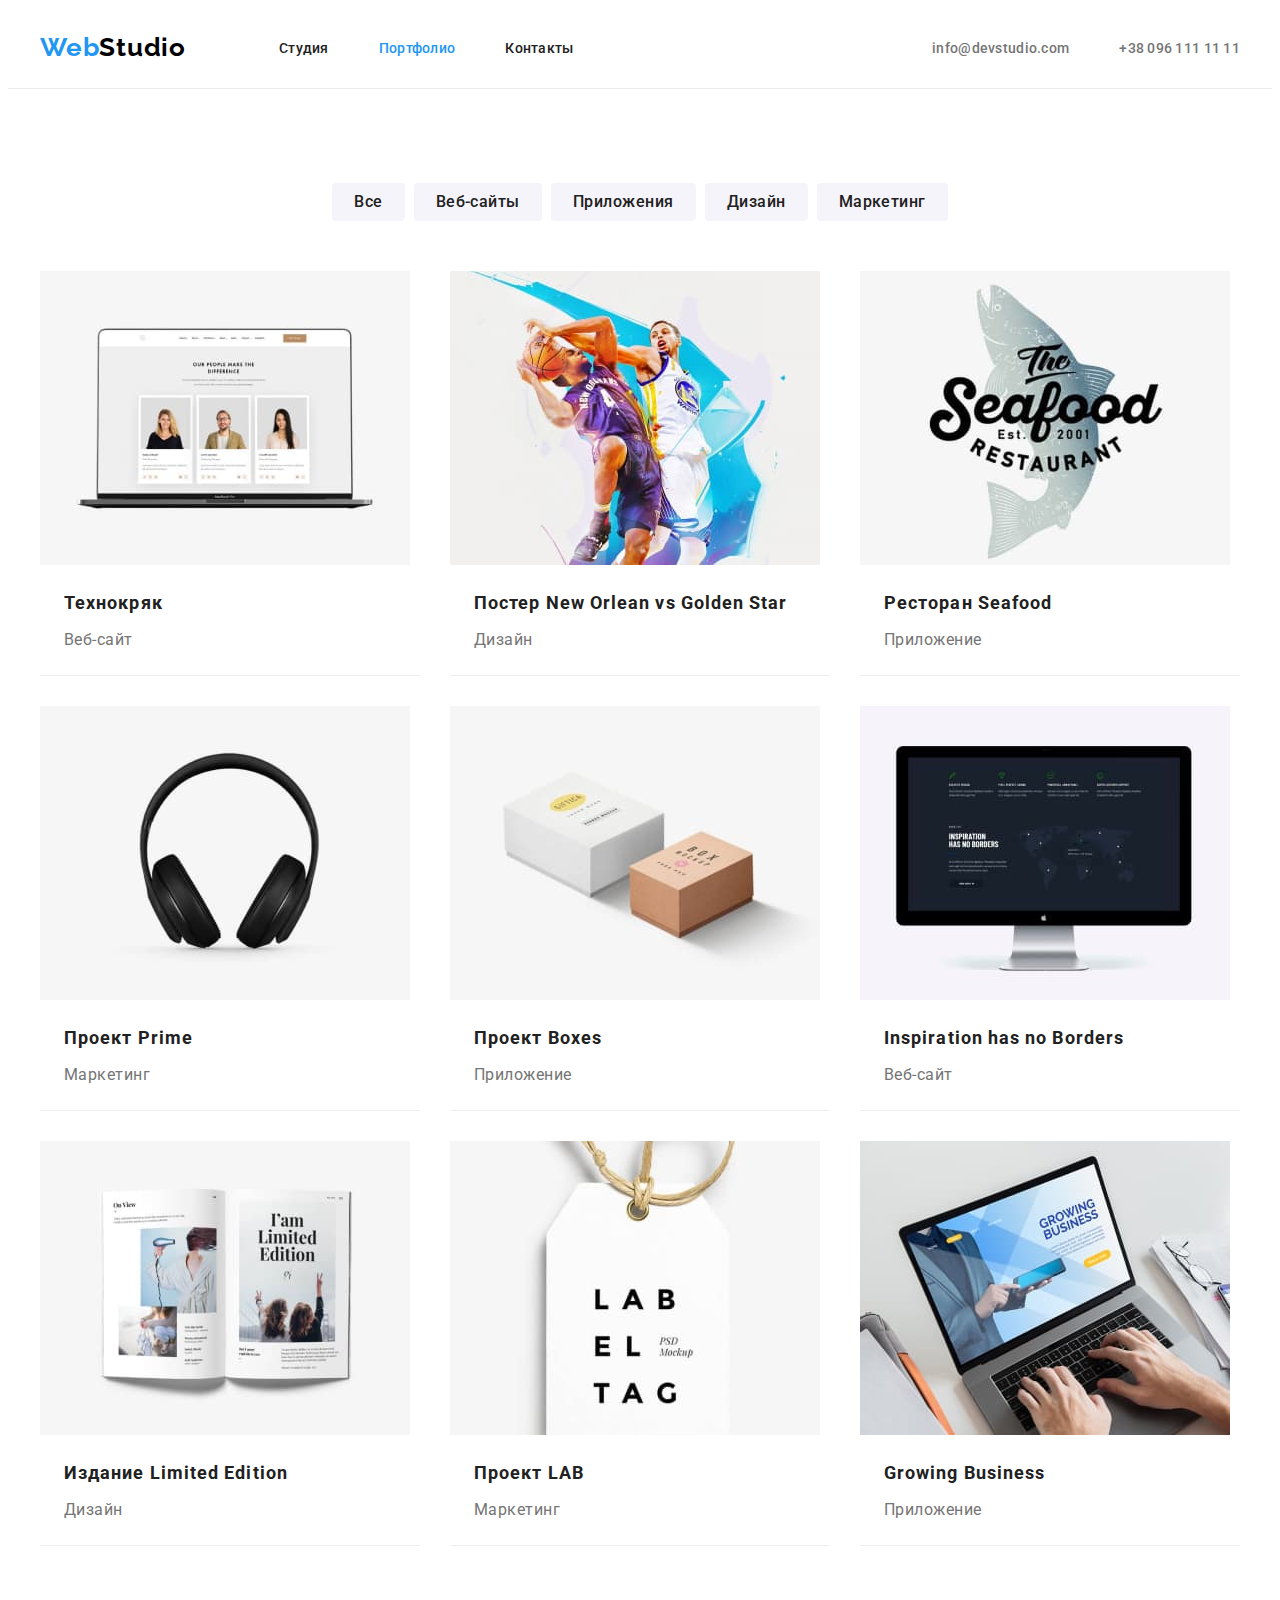
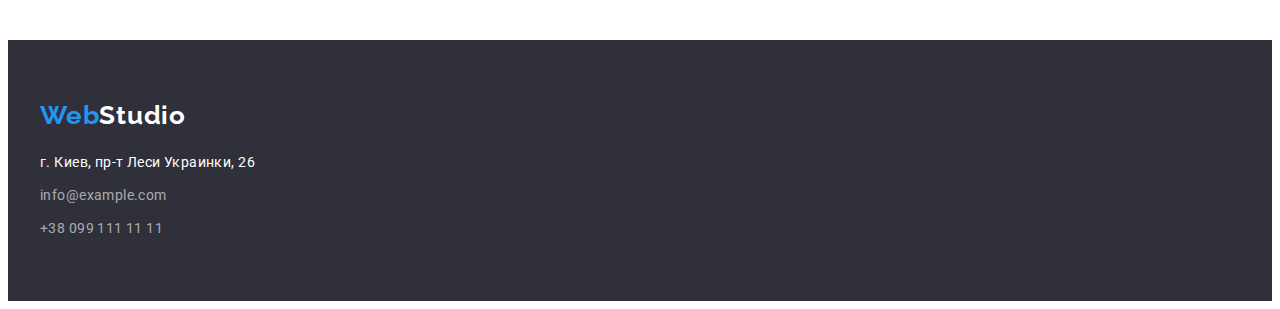
==== portfolio.html @ 98b1830a "Додає файли з попередньої роботи" ====
<!DOCTYPE html>
<html lang="ru">

<head>
    <meta charset="UTF-8">
    <meta http-equiv="X-UA-Compatible" content="IE=edge">
    <meta name="viewport" content="width=device-width, initial-scale=1.0">
    <link rel="preconnect" href="https://fonts.googleapis.com">
    <link rel="preconnect" href="https://fonts.gstatic.com" crossorigin>
    <link
        href="https://fonts.googleapis.com/css2?family=Raleway:wght@700&family=Roboto:wght@400;500;700;900&display=swap"
        rel="stylesheet">
    <title>Портфолио</title>
    <link rel="stylesheet" href="https://cdnjs.cloudflare.com/ajax/libs/modern-normalize/1.1.0/modern-normalize.min.css"
        integrity="sha512-wpPYUAdjBVSE4KJnH1VR1HeZfpl1ub8YT/NKx4PuQ5NmX2tKuGu6U/JRp5y+Y8XG2tV+wKQpNHVUX03MfMFn9Q=="
        crossorigin="anonymous" referrerpolicy="no-referrer" />
    <link rel="stylesheet" href="./css/styles.css">
</head>

<body>
    
    <header class="header">
        <div class="container">
        <nav>
            <a href="" lang="en" class="header-logo link"><span>Web</span>Studio</a>
            <ul class="header-list">
                <li class="list-item"><a href="./index.html" class="link">Студия</a></li>
                <li class="list-item"><a href="./portfolio.html" class="link current">Портфолио</a></li>
                <li class="list-item"><a href="" class="link">Контакты</a></li>
            </ul>
        </nav>
        <ul class="header-contacts">
            <li class="list-item"><a href="mailto:info@devstudio.com" class="link">info@devstudio.com</a></li>
            <li class="list-item"><a href="tel:+380961111111" class="link">+38 096 111 11 11</a></li>
        </ul>
        </div>
    </header>
    <main>
        <section class="portfolio">
            <div class="container">
            <h1 class="visually-hidden">Портфолио</h1>
            <ul class="portfolio-filter">
                <li class="list-item"><button type="button" class="portfolio-button">Все</button></li>
                <li class="list-item"><button type="button" class="portfolio-button">Веб-сайты</button></li>
                <li class="list-item"><button type="button" class="portfolio-button">Приложения</button></li>
                <li class="list-item"><button type="button" class="portfolio-button">Дизайн</button></li>
                <li class="list-item"><button type="button" class="portfolio-button">Маркетинг</button></li>
            </ul>
            <ul class="portfolio-content">
                <li class="list-item">
                    <a href="" class="link">
                        <img src="./images/project-tehnokryak.jpg" alt="Веб-сайт" width="370" height="294">
                        <div class="portfoplio-description"><h2 class="portfolio-title">Технокряк</h2>
                        <p class="portfolio-text">Веб-сайт</p>
                        </div>
                    </a>
                </li>
                <li class="list-item">
                    <a href="" class="link">
                        <img src="./images/project-poster.jpg" alt="Дизайн" width="370" height="294">
                        <div class="portfoplio-description"><h2 class="portfolio-title">Постер New Orlean vs Golden Star</h2>
                        <p class="portfolio-text">Дизайн</p>
                        </div>
                    </a>
                </li>
                <li class="list-item">
                    <a href="" class="link">
                        <img src="./images/project-seafood.jpg" alt="Приложение" width="370" height="294">
                        <div class="portfoplio-description"><h2 class="portfolio-title">Ресторан Seafood</h2>
                        <p class="portfolio-text">Приложение</p>
                        </div>
                    </a>
                </li>
                <li class="list-item">
                    <a href="" class="link">
                        <img src="./images/project-prime.jpg" alt="Маркетинг" width="370" height="294">
                        <div class="portfoplio-description"><h2 class="portfolio-title">Проект Prime</h2>
                        <p class="portfolio-text">Маркетинг</p>
                        </div>
                    </a>
                </li>
                <li class="list-item">
                    <a href="" class="link">
                        <img src="./images/project-boxes.jpg" alt="Приложение" width="370" height="294">
                        <div class="portfoplio-description"><h2 class="portfolio-title">Проект Boxes</h2>
                        <p class="portfolio-text">Приложение</p>
                        </div>
                    </a>
                </li>
                <li class="list-item">
                    <a href="" class="link">
                        <img src="./images/project-inspiration.jpg" alt="Веб-сайт" width="370" height="294">
                        <div class="portfoplio-description"><h2 class="portfolio-title">Inspiration has no Borders</h2>
                        <p class="portfolio-text">Веб-сайт</p>
                        </div>
                    </a>
                </li>
                <li class="list-item">
                    <a href="" class="link">
                        <img src="./images/project-limited.jpg" alt="Дизайн" width="370" height="294">
                        <div class="portfoplio-description"><h2 class="portfolio-title">Издание Limited Edition</h2>
                        <p class="portfolio-text">Дизайн</p>
                        </div>
                    </a>
                </li>
                <li class="list-item">
                    <a href="" class="link">
                        <img src="./images/project-lab.jpg" alt="Маркетинг" width="370" height="294">
                        <div class="portfoplio-description"><h2 class="portfolio-title">Проект LAB</h2>
                        <p class="portfolio-text">Маркетинг</p>
                        </div>
                    </a>
                </li>
                <li class="list-item">
                    <a href="" class="link">
                        <img src="./images/project-business.jpg" alt="Приложение" width="370" height="294">
                        <div class="portfoplio-description"><h2 class="portfolio-title">Growing Business</h2>
                        <p class="portfolio-text">Приложение</p>
                        </div>
                    </a>
                </li>
            </ul>
            </div>
        </section>
    </main>
<footer class="footer">
    <div class="container">
    <a href="" lang="en" class="footer-logo link"><span class="footer-logo-left">Web</span><span
            class="footer-logo-right">Studio</span></a>
    <address>
        <ul>
            <li class="list-item"><a href="https://goo.gl/maps/LUMPAZrbMtPp7dhw5" target="_blank" class="adress link">г.
                    Киев, пр-т Леси Украинки, 26</a></li>
            <li class="list-item"><a href="mailto:info@example.com" class="footer-contacts link">info@example.com</a>
            </li>
            <li class="list-item"><a href="tel:+380991111111" class="footer-contacts link">+38 099 111 11 11</a></li>
        </ul>
    </address>
    </div>
</footer>
</body>
</html>
---- css/styles.css ----
:root {
    --main-text-color: #212121;
    --second-text-color: #757575;
    --white-text-color: #FFFFFF;
    --accent-color: #2196F3;
    --main-background-color: #FFFFFF;
    --section-background-color: #F5F4FA;
    --dark-background-color: #2F303A;
}

p, h1, h2, h3, h4, h5, h6 {
    margin: 0;
}

ul, ol {
    padding-left: 0;
    margin: 0;
}

button {
    cursor: pointer;
    font-family: inherit;
}

img{
    display: block;
}

.list-item {
    list-style: none;
}

.link {
    text-decoration: none;   
}


body {
    font-family: "Roboto", sans-serif;
}

.container {
    width: 1200px;
    margin: 0 auto;
    padding-left: 15px;
    padding-right: 15px;
}


/* Header */

.header .container {
    display: flex;
    align-items: center;
}


.header {
    border-bottom: 1px solid #ECECEC;
    padding-top: 24px;
    padding-bottom: 25px;
}

.header-list {
    display: flex;
}

.header-contacts{
    display: flex;
    margin-left: auto;
}

.header-list .list-item:not(:last-child) {
    margin-right: 50px;
}

.header-contacts .list-item:not(:last-child) {
    margin-right: 50px;
}

.header-logo {
    margin-right: 93px;

    font-family: 'Raleway';
    font-weight: 700;
    font-size: 26px;
    line-height: 1.19;
    letter-spacing: 0.03em;
    color: #000000;
}

.header nav {
    display: flex;
    align-items: center;
}


.header-logo > span{
    color: var(--accent-color);
}

.header .link.current{
    color: var(--accent-color);
}


.header-list a{
    font-weight: 500;
    font-size: 14px;
    line-height: 1.14;
    letter-spacing: 0.02em;
    color: var(--main-text-color);
}

.header-contacts a{
    font-weight: 500;
    font-size: 14px;
    line-height: 1.14;
    letter-spacing: 0.02em;
    color: var(--second-text-color);
}

.header-list a:hover, 
.header-list a:focus{
    color: var(--accent-color);
}

.header-contacts a:hover,
.header-contacts a:focus {
    color: var(--accent-color);
}

/* Hero */


.hero .container {
    text-align: center;
}

.hero h1 {
    margin-right: auto;
    margin-left: auto;
}

.hero {
    padding-top: 200px;
    padding-bottom: 200px;
    background-color: var(--dark-background-color);
}

.hero-headline {
    margin-bottom: 30px;
    max-width: 696px;

    font-weight: 900;
    font-size: 44px;
    line-height: 1.36;
    letter-spacing: 0.06em;
    text-transform: uppercase;
    color: var(--white-text-color);
    
}


.hero-button {
    width: 200px;
    height: 50px;
    font-weight: 700;
    font-size: 16px;
    line-height: 1.87;
    letter-spacing: 0.06em;
    color: var(--white-text-color);
    background-color: var(--accent-color);
    border: transparent;
    border-radius: 4px;
}

.hero-button:hover,
.hero-button:focus{
background-color: #188CE8;
}

/* Benefits */

.visually-hidden {
  position: absolute;
  white-space: nowrap;
  width: 1px;
  height: 1px;
  overflow: hidden;
  border: 0;
  padding: 0;
  clip: rect(0 0 0 0);
  clip-path: inset(50%);
  margin: -1px;
}

.benefits {
    padding-top: 94px;
}

.benefits-content{
    display: flex;
}


.benefits-content .list-item:not(:last-child) {
    margin-right: 30px;
}

.benefits-title{
margin-bottom: 10px;

font-size: 14px;
line-height: 1.14;
letter-spacing: 0.03em;
text-transform: uppercase;
color: var(--main-text-color);
}

.benefits-text{
font-size: 14px;
line-height: 1.71;
letter-spacing: 0.03em;
color: var(--second-text-color);
}

/* About */

.about {
    padding-top: 94px;
    padding-bottom: 94px;
}

.about-content {
    display: flex;
    margin-right: -30px;
}

.about-content .list-item {
    flex-basis: calc(100% / 3 - 30px);
    margin-right: 30px;
}

.about img {
    width: 100%;
    height: auto;
}

.about-title {
margin-bottom: 50px;

font-size: 36px;
line-height: 1.17;
text-align: center;
letter-spacing: 0.03em;
color: var(--main-text-color);
}

/* Team */

.team-content {
display: flex;
margin-right: -30px;
}

.team-content .list-item {
flex-basis: calc(100% / 4 - 30px);
margin-right: 30px;

background-color: var(--white-text-color);
box-shadow: 0px 1px 3px rgba(0, 0, 0, 0.12), 0px 1px 1px rgba(0, 0, 0, 0.14), 0px 2px 1px rgba(0, 0, 0, 0.2);
}

.team {
padding-top: 94px;
padding-bottom: 94px;

background-color: var(--section-background-color);
}


.team-description {
    padding-top: 30px;
    padding-bottom: 30px;
}

.team-title{
margin-bottom: 50px;

font-size: 36px;
line-height: 1.17;
letter-spacing: 0.03em;
color: var(--main-text-color);
text-align: center;
}

.team-member {
margin-bottom: 10px;

font-weight: 500;
font-size: 16px;
line-height: 1.19;
letter-spacing: 0.03em;
color: var(--main-text-color);
text-align: center;
}

.team-position{
font-size: 16px;
line-height: 1.19;
letter-spacing: 0.03em;
color: var(--second-text-color);
text-align: center;
}

/* Footer */

.footer{
    background-color: var(--dark-background-color);
    padding-top: 60px;
    padding-bottom: 60px;
}


.footer .list-item:not(:last-child) {
margin-bottom: 9px;
}


.footer-logo {
display: inline-block;
margin-bottom: 20px;

font-family: 'Raleway', sans-serif;
font-weight: 700;
font-size: 26px;
line-height: 1.19;
letter-spacing: 0.03em;
}


.footer-logo-left{
    color: var(--accent-color);
}

.footer-logo-right{
    color: var(--white-text-color);
}

.adress {
font-style: normal;
font-size: 14px;
line-height: 1.71;
letter-spacing: 0.03em;
color: var(--white-text-color);
}

.footer-contacts{
font-style: normal;
font-size: 14px;
line-height: 1.71;
letter-spacing: 0.03em;
color: rgba(255, 255, 255, 0.6);
}

.adress:hover,
.adress:focus {
    color: var(--accent-color);
}

.footer-contacts:hover,
.footer-contacts:focus {
    color: var(--accent-color);
}


/* -------Portfolio-------- */

.portfolio .container {
    margin-top: 94px;
    margin-bottom: 94px;
}

.portfolio-filter {
    display: flex;
    justify-content: center;
    margin-bottom: 50px;
}

.portfolio-filter li:not(:last-child) {
    margin-right: 9px;
}

.portfolio-content {
display: flex;
flex-wrap: wrap;
margin-right: -30px;
margin-bottom: -30px;
}

.portfolio-content .list-item {
    flex-basis: calc(100% / 3 - 30px);
    margin-right: 30px;
    margin-bottom: 30px;
    border-bottom: 1px solid #EEEEEE;;
}

.portfolio-button{
padding: 6px 22px;

font-weight: 500;
font-size: 16px;
line-height: 1.62;
letter-spacing: 0.03em;
color: var(--main-text-color);
background-color: var(--section-background-color);
border: transparent;
border-radius: 4px;
}

.portfolio-button:hover{
color: var(--white-text-color);
background-color: var(--accent-color);
}

.portfolio-title{
margin-bottom: 4px;

font-size: 18px;
line-height: 2;
letter-spacing: 0.06em;
color: var(--main-text-color);
}

.portfolio-text{
font-size: 16px;
line-height: 1.88;
letter-spacing: 0.03em;
color: var(--second-text-color);
}

.portfoplio-description {
    padding: 20px 24px;
}
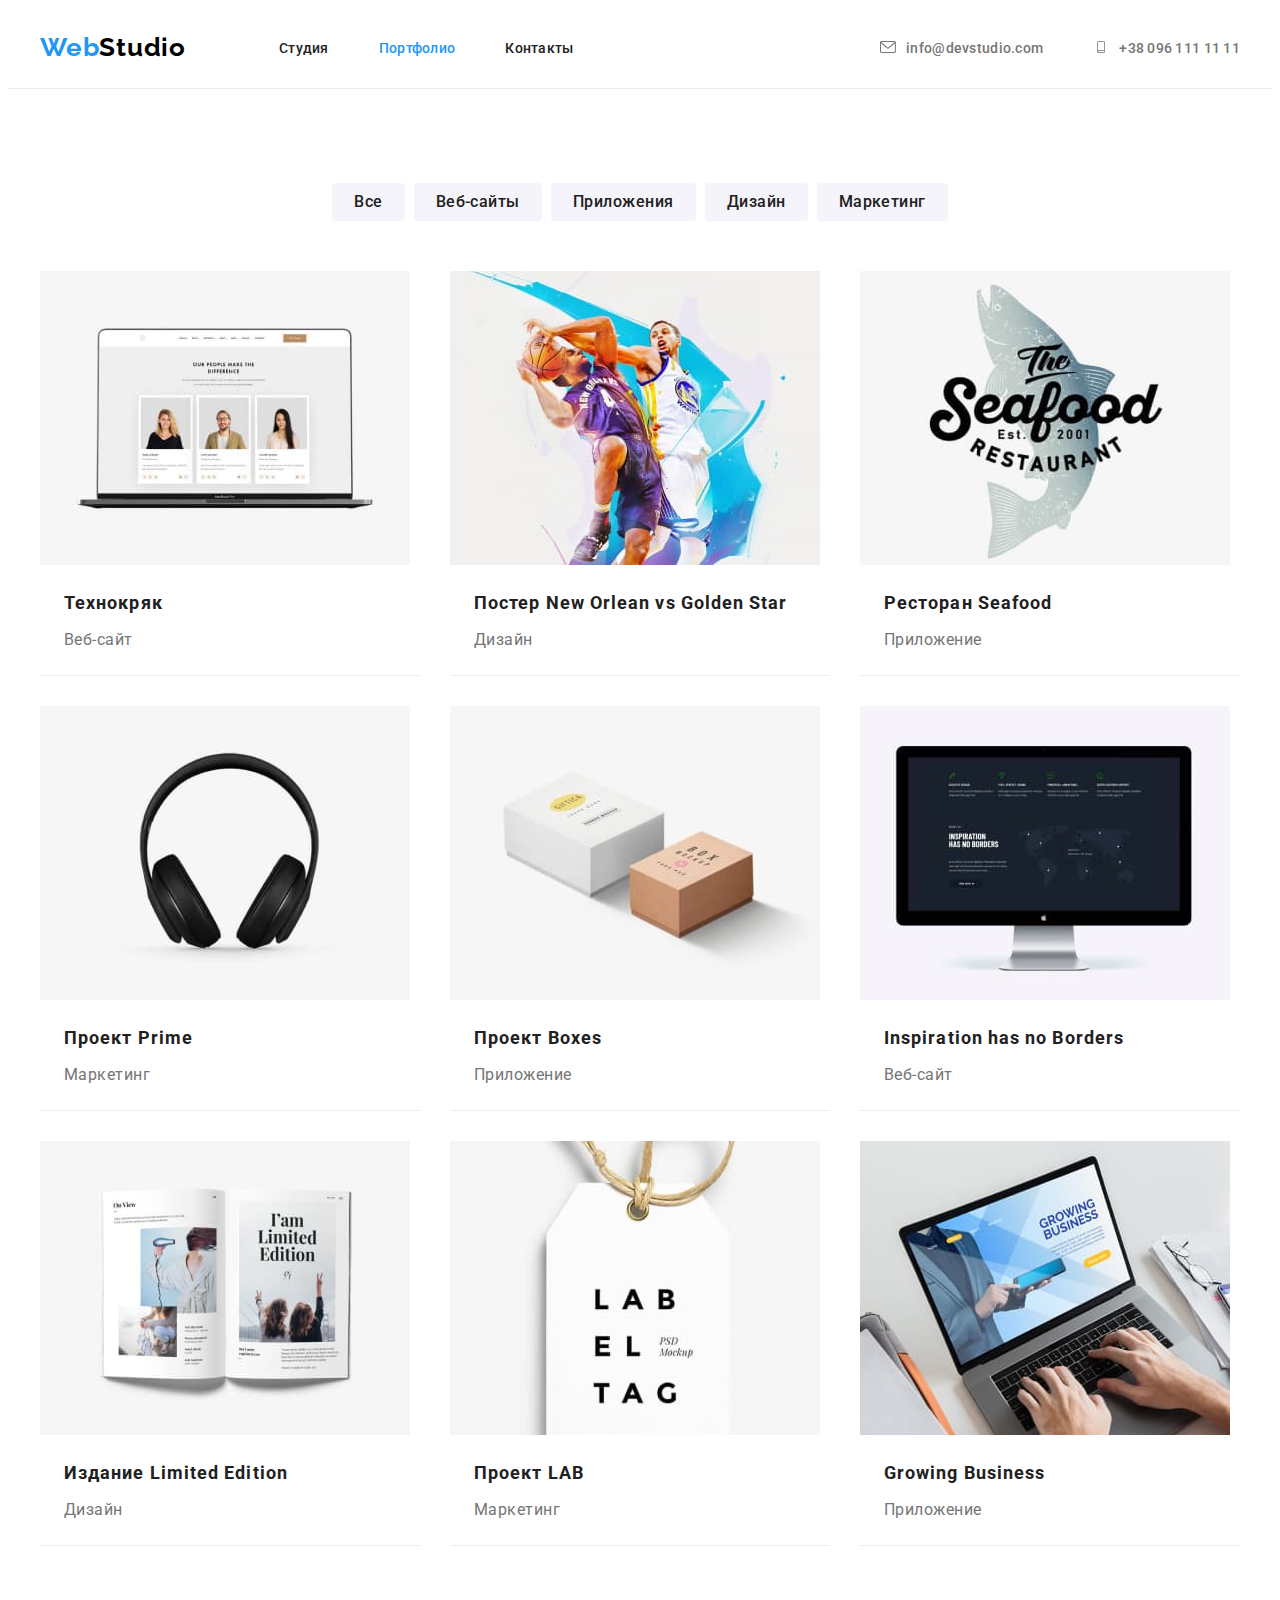
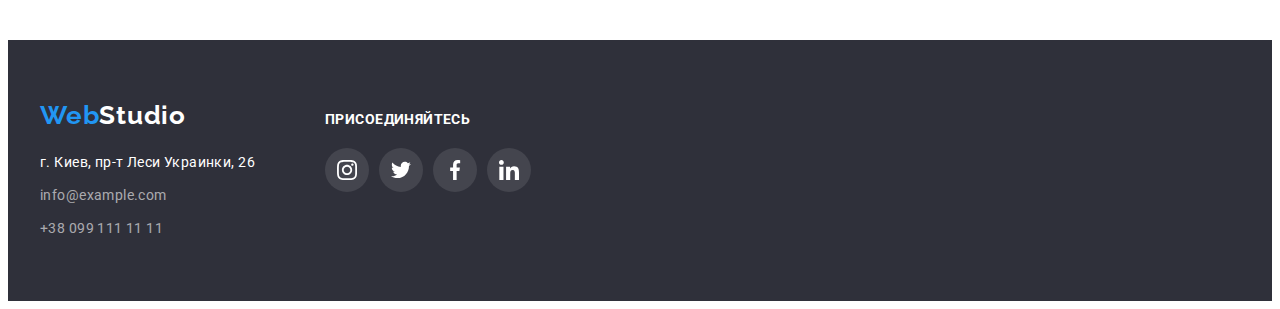
==== commit 688e3a88: "Добовляє іконки в футер і тіні в портфоліо" ====
--- a/portfolio.html
+++ b/portfolio.html
@@ -29,11 +29,17 @@
                 <li class="list-item"><a href="" class="link">Контакты</a></li>
             </ul>
         </nav>
-        <ul class="header-contacts">
-            <li class="list-item"><a href="mailto:info@devstudio.com" class="link">info@devstudio.com</a></li>
-            <li class="list-item"><a href="tel:+380961111111" class="link">+38 096 111 11 11</a></li>
-        </ul>
-        </div>
+            <ul class="header-contacts">
+                <li class="list-item">
+                    <a href="mailto:info@devstudio.com" class="link"><svg class="mail-icon" width="16" height="12">
+                            <use href="./images/icons.svg#icon-envelope"></use>
+                        </svg>info@devstudio.com</a>
+                </li>
+                <li class="list-item"><a href="tel:+380961111111" class="link"><svg class="smartphone-icon" width="16" height="12">
+                            <use href="./images/icons.svg#icon-smartphone"></use>
+                        </svg>+38 096 111 11 11</a></li>
+            </ul>
+            </div>
     </header>
     <main>
         <section class="portfolio">
@@ -124,18 +130,56 @@
         </section>
     </main>
 <footer class="footer">
-    <div class="container">
-    <a href="" lang="en" class="footer-logo link"><span class="footer-logo-left">Web</span><span
-            class="footer-logo-right">Studio</span></a>
-    <address>
-        <ul>
-            <li class="list-item"><a href="https://goo.gl/maps/LUMPAZrbMtPp7dhw5" target="_blank" class="adress link">г.
-                    Киев, пр-т Леси Украинки, 26</a></li>
-            <li class="list-item"><a href="mailto:info@example.com" class="footer-contacts link">info@example.com</a>
-            </li>
-            <li class="list-item"><a href="tel:+380991111111" class="footer-contacts link">+38 099 111 11 11</a></li>
-        </ul>
-    </address>
+    <div class="container footer-content">
+        <div class="footer-contacts">
+            <a href="" lang="en" class="footer-logo link"><span class="footer-logo-left">Web</span><span
+                    class="footer-logo-right">Studio</span></a>
+            <address>
+                <ul>
+                    <li class="list-item"><a href="https://goo.gl/maps/LUMPAZrbMtPp7dhw5" target="_blank"
+                            class="adress link">г. Киев, пр-т Леси Украинки, 26</a></li>
+                    <li class="list-item"><a href="mailto:info@example.com"
+                            class="footer-contacts link">info@example.com</a></li>
+                    <li class="list-item"><a href="tel:+380991111111" class="footer-contacts link">+38 099 111 11 11</a>
+                    </li>
+                </ul>
+            </address>
+        </div>
+
+        <div class="footer-join">
+            <p class="join-title">присоединяйтесь</p>
+            <ul class="footer-soc-list list-item">
+                <li class="footer-soc-item">
+                    <a href="" class="footer-soc-link link">
+                        <svg class="footer-soc-icon" width="20" height="20">
+                            <use href="./images/icons.svg#icon-instagram"></use>
+                        </svg>
+                    </a>
+                </li>
+                <li class="footer-soc-item">
+                    <a href="" class="footer-soc-link link">
+                        <svg class="footer-soc-icon" width="20" height="20">
+                            <use href="./images/icons.svg#icon-twitter"></use>
+                        </svg>
+                    </a>
+                </li>
+                <li class="footer-soc-item">
+                    <a href="" class="footer-soc-link link">
+                        <svg class="footer-soc-icon" width="20" height="20">
+                            <use href="./images/icons.svg#icon-facebook"></use>
+                        </svg>
+                    </a>
+                </li>
+                <li class="footer-soc-item">
+                    <a href="" class="footer-soc-link link">
+                        <svg class="footer-soc-icon" width="20" height="20">
+                            <use href="./images/icons.svg#icon-linkedin"></use>
+                        </svg>
+                    </a>
+                </li>
+            </ul>
+        </div>
+
     </div>
 </footer>
 </body>
--- a/css/styles.css
+++ b/css/styles.css
@@ -120,6 +120,12 @@
     color: var(--second-text-color);
 }
 
+.mail-icon, .smartphone-icon {
+    margin-right: 10px;
+    fill: currentColor;
+    text-align: center;
+}
+
 .header-list a:hover, 
 .header-list a:focus{
     color: var(--accent-color);
@@ -143,9 +149,15 @@
 }
 
 .hero {
+    max-width: 1600px;
+    margin: 0 auto;
     padding-top: 200px;
     padding-bottom: 200px;
-    background-color: var(--dark-background-color);
+    border-color: var(--dark-background-color);
+    background-image: linear-gradient(rgba(47, 48, 58, 0.4), rgba(47, 48, 58, 0.4)), url(../images/hero-background.jpg);
+    background-repeat: no-repeat;
+    background-position: center;
+    block-size: cover;
 }
 
 .hero-headline {
@@ -203,6 +215,17 @@
     display: flex;
 }
 
+.benefits-illustration {
+    display: flex;
+    align-items: center;
+    justify-content: center;
+    width: 270px;
+    height: 120px;
+    background-color: #F5F4FA;
+    border-radius: 4px;
+    margin-bottom: 30px;
+}
+
 
 .benefits-content .list-item:not(:last-child) {
     margin-right: 30px;
@@ -312,6 +335,91 @@
 letter-spacing: 0.03em;
 color: var(--second-text-color);
 text-align: center;
+}
+
+.team-soc-list {
+    display: flex;
+    justify-content: center;
+    list-style: none;
+    margin-top: 16px;
+}
+
+.team-soc-item {
+    width: 44px;
+    height: 44px;
+    margin-right: 10px;
+}
+
+.team-soc-item:last-child {
+    margin-right: 0;
+}
+
+.team-soc-link {
+display: flex;
+width: 100%;
+height: 100%;
+border-radius: 50%;
+align-items: center;
+justify-content: center;
+color: #AFB1B8;
+}
+
+.team-soc-icon {
+    fill: currentColor;
+}
+
+.team-soc-link:hover,
+.team-soc-link:focus {
+background-color: var(--accent-color);
+color: var(--white-text-color);
+}
+
+/* Clients */
+
+.clients {
+    padding-top: 94px;
+    padding-bottom: 94px;
+}
+
+.clients-title {
+    font-size: 36px;
+    line-height: 1.16;
+    text-align: center;
+    letter-spacing: 0.03em;
+    color: var(--main-text-color);
+}
+
+.clients-list {
+    display: flex;
+    justify-content: center;
+    align-items: center;
+    margin-top: 50px;
+}
+
+.clients-item:not(:last-child) {
+    margin-right: 30px;
+}
+
+
+.clients-item-link {
+    display: flex;
+    align-items: center;
+    justify-content: center;
+    width: 170px;
+    height: 92px;
+    border: 1px solid #AFB1B8;
+    border-radius: 4px;
+    color: #AFB1B8;
+}
+
+.clients-item-icon {
+    fill: currentColor;
+}
+
+.clients-item-link:hover,
+.clients-item-link:focus {
+    color: var(--accent-color);
+    border-color: var(--accent-color);
 }
 
 /* Footer */
@@ -375,6 +483,65 @@
 }
 
 
+.footer-content {
+    display: flex;
+}
+
+.footer-join {
+    margin-left: 70px;
+    padding-top: 12px;
+}
+
+.join-title {
+    font-weight: 700;
+    font-size: 14px;
+    line-height: 1.14;
+    letter-spacing: 0.03em;
+    text-transform: uppercase;
+    color: var(--white-text-color);
+}
+
+.footer-soc-list {
+    display: flex;
+    justify-content: center;
+    margin-top: 20px;
+}
+
+ .footer-soc-item {
+    width: 44px;
+    height: 44px;
+    margin-right: 10px;
+}
+
+
+.footer-soc-item:last-child {
+    margin-right: 0;
+}
+
+
+.footer-soc-link {
+    display: flex;
+    width: 100%;
+    height: 100%;
+    border-radius: 50%;
+    align-items: center;
+    justify-content: center;
+    color: #FFFFFF;
+    background-color: rgba(255, 255, 255, 0.1);
+}
+
+
+.footer-soc-icon {
+    fill: currentColor;
+}
+
+
+.footer-soc-link:hover,
+.footer-soc-link:focus {
+    background-color: var(--accent-color);
+    color: var(--white-text-color);
+}
+
 /* -------Portfolio-------- */
 
 .portfolio .container {
@@ -390,6 +557,11 @@
 
 .portfolio-filter li:not(:last-child) {
     margin-right: 9px;
+}
+
+.portfolio-filter .list-item:hover,
+.portfolio-filter .list-item:focus {
+    box-shadow: 0px 3px 1px rgba(0, 0, 0, 0.1), 0px 1px 2px rgba(0, 0, 0, 0.08), 0px 2px 2px rgba(0, 0, 0, 0.12);
 }
 
 .portfolio-content {
@@ -406,6 +578,10 @@
     border-bottom: 1px solid #EEEEEE;;
 }
 
+.portfolio-content .list-item:hover {
+    box-shadow: 0px 1px 1px rgba(0, 0, 0, 0.12), 0px 4px 4px rgba(0, 0, 0, 0.06), 1px 4px 6px rgba(0, 0, 0, 0.16);
+}
+
 .portfolio-button{
 padding: 6px 22px;
 
